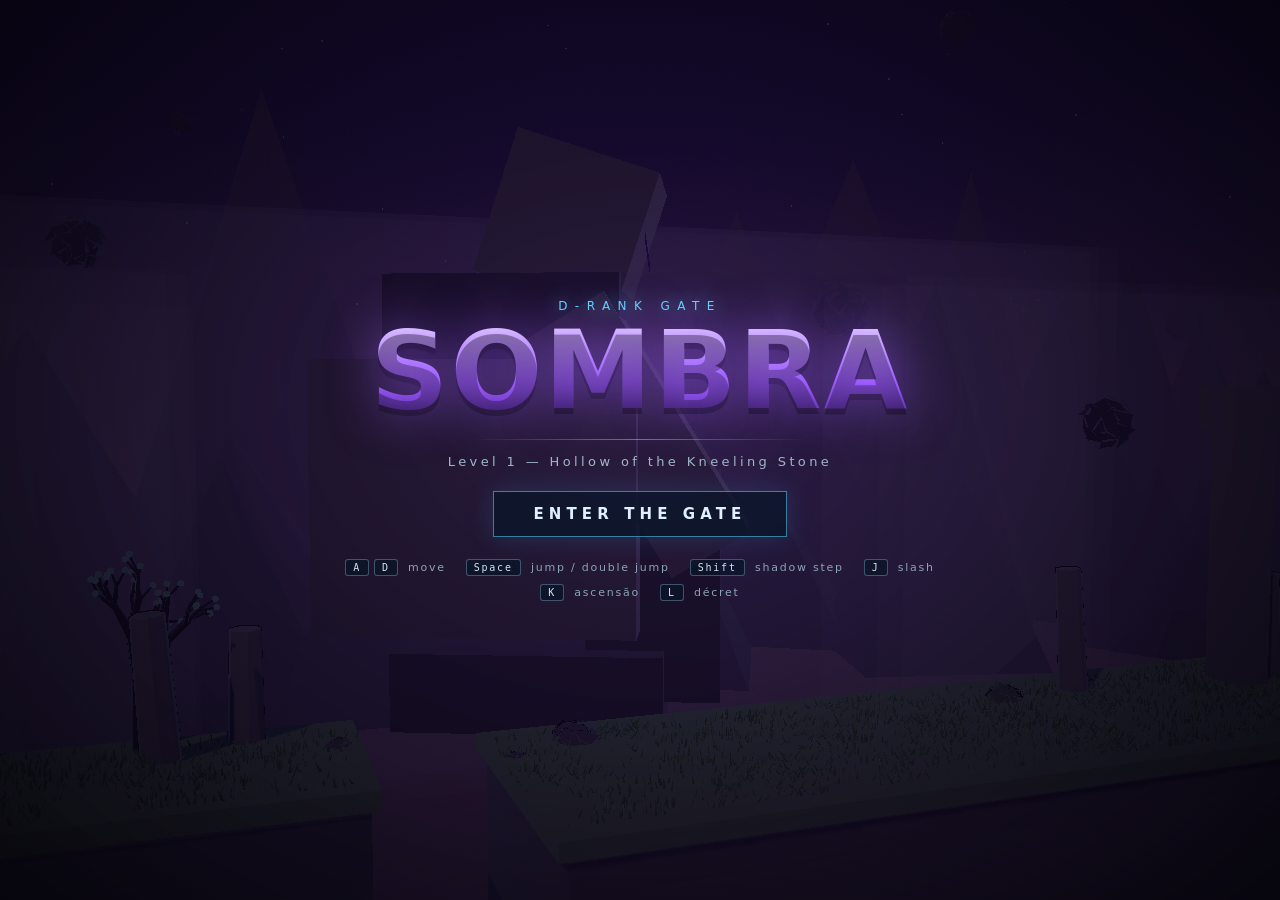
==== index.html @ ab8474f7 "Give the hunter seven controls a thumb can reach The game was keyboard-only, and the checkpoint that" ====
<!doctype html>
<html lang="en">
<head>
<meta charset="utf-8">
<!-- `viewport-fit=cover` so the game reaches under a notch and `#touch` pads
     itself back out with the safe-area insets; `user-scalable=no` because a
     double-tap on the slash button is a double tap, not a zoom. -->
<meta name="viewport" content="width=device-width, initial-scale=1, viewport-fit=cover, user-scalable=no">
<title>SOMBRA</title>
<link rel="stylesheet" href="src/ui/style.css">
<script type="importmap">
{
  "imports": {
    "three": "./vendor/three/build/three.module.js",
    "three/addons/": "./vendor/three/addons/"
  }
}
</script>
</head>
<body>
<div id="stage">
  <canvas id="view"></canvas>

  <!-- Everything below is DOM overlay: the System's windows are HTML, not 3D. -->
  <div id="hud" class="hidden">
    <div class="bars">
      <div class="bar hp"><i></i><span>HP</span><b id="hp-text">100/100</b></div>
      <div class="bar mp"><i></i><span>MP</span><b id="mp-text">50/50</b></div>
      <div class="xp"><i></i></div>
      <div class="lvl">LV <b id="lvl-text">1</b></div>
    </div>
    <div id="rank" class="rank">
      <div class="letter">D</div>
      <div class="word">DORMANT</div>
      <div class="meter"><i></i></div>
    </div>
    <div id="combo" class="combo"><b>0</b><span>HITS</span></div>
    <!-- Rank-ups announce themselves over the fight. The corner meter went
         unnoticed across two playtests, and the fix for "I never looked at it"
         is not a bigger thing in the place nobody looks. -->
    <div id="rank-callout" class="rank-callout"><b></b><span></span></div>
    <div id="objective" class="objective"></div>
    <div id="boss-bar" class="boss-bar hidden">
      <div class="boss-name">GATE GUARDIAN</div>
      <div class="boss-track"><i></i></div>
    </div>
  </div>

  <!-- On-screen controls. Empty here and built from the layout descriptor in
       src/ui/touch.js, which is also what tools/touchcheck.js reads — markup
       can only be checked by looking at it. -->
  <div id="touch" class="hidden"></div>

  <div id="windows"></div>
  <div id="toasts"></div>

  <div id="title" class="screen">
    <div class="title-art">
      <div class="sub">D&#8209;RANK GATE</div>
      <h1><span>SOMBRA</span></h1>
      <div class="rule"></div>
      <p class="tag">Level 1 &mdash; Hollow of the Kneeling Stone</p>
    </div>
    <button id="start" class="cta">ENTER THE GATE</button>
    <div class="controls-hint">
      <div><kbd>A</kbd><kbd>D</kbd> move</div>
      <div><kbd>Space</kbd> jump / double jump</div>
      <div><kbd>Shift</kbd> shadow step</div>
      <div><kbd>J</kbd> slash</div>
      <div><kbd>K</kbd> ascens&atilde;o</div>
      <div><kbd>L</kbd> d&eacute;cret</div>
    </div>
  </div>

  <div id="pause" class="screen hidden">
    <h2>PAUSED</h2>
    <button id="resume" class="cta">RESUME</button>
    <div class="controls-hint"><div><kbd>Esc</kbd> resume</div><div><kbd>R</kbd> restart gate</div></div>
  </div>

  <div id="death" class="screen hidden">
    <h2 class="fail">YOU HAVE DIED</h2>
    <p class="tag">The gate does not remember you.</p>
    <button id="retry" class="cta">RISE AGAIN</button>
  </div>

  <div id="clear" class="screen hidden">
    <h2 class="win">GATE CLEARED</h2>
    <div id="clear-stats" class="stats"></div>
    <button id="again" class="cta">RUN IT AGAIN</button>
  </div>

  <div id="boot" class="screen">
    <div class="boot-mark">&#10022;</div>
    <p>AWAKENING&hellip;</p>
  </div>
</div>
<script type="module" src="src/main.js"></script>
</body>
</html>
---- src/ui/style.css ----
/* The System's interface.
   Everything here is DOM sitting over the WebGL canvas: translucent blue-black
   panels, thin cyan rules, wide letter-spacing. */

:root {
  --cyan: #5fd8ff;
  --cyan-dim: #2b7ea8;
  --violet: #9d5cff;
  --amber: #ffb347;
  --crimson: #ff4d5e;
  --panel: rgba(10, 20, 38, 0.82);
  --panel-edge: rgba(95, 216, 255, 0.55);
  --ink: #dff1ff;
  --sans: 'Avenir Next Condensed', 'Helvetica Neue', 'Arial Narrow', system-ui, sans-serif;
  --mono: 'SF Mono', 'JetBrains Mono', Menlo, monospace;
}

* { box-sizing: border-box; margin: 0; padding: 0; }

html, body {
  height: 100%;
  background: #06040e;
  overflow: hidden;
  font-family: var(--sans);
  color: var(--ink);
  -webkit-font-smoothing: antialiased;
  cursor: default;
  user-select: none;
}

#stage { position: fixed; inset: 0; }
#view { display: block; width: 100%; height: 100%; }
.hidden { display: none !important; }

/* ---------- HUD ---------- */

#hud {
  position: absolute;
  inset: 0;
  pointer-events: none;
  padding: 22px 26px;
}

.bars { width: min(30vw, 340px); }

.bar {
  position: relative;
  height: 17px;
  margin-bottom: 6px;
  background: rgba(4, 10, 22, 0.72);
  border: 1px solid rgba(120, 170, 210, 0.35);
  transform: skewX(-18deg);
  overflow: hidden;
}
.bar i {
  position: absolute;
  inset: 0;
  transform-origin: left;
  transition: transform 0.18s cubic-bezier(0.2, 0.9, 0.3, 1);
}
.bar.hp i { background: linear-gradient(90deg, #2fd6a8, #7ff2c9); box-shadow: 0 0 18px #2fd6a8aa; }
.bar.mp i { background: linear-gradient(90deg, #3f7fe8, #7fd0ff); box-shadow: 0 0 18px #3f7fe8aa; }
.bar.hp.low i { background: linear-gradient(90deg, #d63b52, #ff8a97); box-shadow: 0 0 22px #ff4d5eaa; }
.bar span {
  position: absolute;
  left: 9px;
  top: 1px;
  transform: skewX(18deg);
  font-size: 11px;
  letter-spacing: 0.22em;
  font-weight: 700;
  text-shadow: 0 1px 3px #000;
}
.bar b {
  position: absolute;
  right: 9px;
  top: 1px;
  transform: skewX(18deg);
  font-size: 11px;
  font-family: var(--mono);
  font-weight: 500;
  text-shadow: 0 1px 3px #000;
}

.xp {
  height: 4px;
  width: 62%;
  background: rgba(4, 10, 22, 0.72);
  transform: skewX(-18deg);
  overflow: hidden;
  border: 1px solid rgba(120, 170, 210, 0.22);
}
.xp i {
  display: block;
  height: 100%;
  background: var(--amber);
  box-shadow: 0 0 12px var(--amber);
  transform-origin: left;
  transform: scaleX(0);
  transition: transform 0.3s ease-out;
}

.lvl {
  margin-top: 7px;
  font-size: 12px;
  letter-spacing: 0.3em;
  color: #9fc4dd;
}
.lvl b { color: #fff; font-size: 16px; text-shadow: 0 0 14px var(--cyan); }

/* ---------- Style rank (Devil May Cry's contribution) ---------- */

#rank {
  position: absolute;
  right: 26px;
  top: 20px;
  width: 190px;
  text-align: right;
  opacity: 0;
  transform: translateX(28px);
  transition: opacity 0.22s, transform 0.22s;
}
#rank.on { opacity: 1; transform: none; }
/* Rank-up needs to happen in peripheral vision — the playtest never noticed the
   meter at all until it was pointed out. */
#rank.bump .letter { animation: rankBump 0.42s cubic-bezier(0.16, 1, 0.3, 1); }
@keyframes rankBump {
  0% { transform: scale(1.75); filter: brightness(2.4); }
  60% { transform: scale(0.94); }
  100% { transform: scale(1); filter: brightness(1); }
}
#rank .letter {
  font-size: 104px;
  line-height: 0.82;
  font-weight: 800;
  font-style: italic;
  letter-spacing: -0.03em;
  color: #fff;
  text-shadow: 0 0 26px currentColor, 0 5px 0 rgba(0, 0, 0, 0.45);
}
#rank .word {
  font-size: 16px;
  letter-spacing: 0.26em;
  font-weight: 700;
  margin-top: 2px;
  opacity: 0.92;
}
#rank .meter {
  margin-top: 7px;
  height: 6px;
  background: rgba(4, 10, 22, 0.7);
  transform: skewX(-18deg);
  overflow: hidden;
}
#rank .meter i {
  display: block;
  height: 100%;
  background: currentColor;
  transform-origin: right;
  transform: scaleX(0);
}
/* One source of truth for rank colour: the corner meter and the callout wear
   the same class, so they can never drift apart. */
#rank.r0, .rank-callout.r0 { color: #8fa6b8; }
#rank.r1, .rank-callout.r1 { color: #7fd0ff; }
#rank.r2, .rank-callout.r2 { color: #7ff2c9; }
#rank.r3, .rank-callout.r3 { color: #ffd24d; }
#rank.r4, .rank-callout.r4 { color: #ff8a3d; }
#rank.r5, .rank-callout.r5 { color: #ff4d7e; }

/* Rank-up, announced over the fight.
 *
 * The corner meter was reported unnoticed in round 1, and unnoticed again in
 * round 2 after the letter went 76px -> 104px with a flash on rank-up. Making
 * the thing in the corner louder was answering the wrong question: the player
 * is watching the hunter, not the top-right of the screen, so the meter has to
 * come to them once, at the moment it changes, and then get out of the way.
 *
 * Anchored just above centre and pinned behind the play area's focal point, it
 * inherits the rank colour from #rank via a custom property so the two can
 * never disagree. */
.rank-callout {
  position: absolute;
  left: 50%;
  top: 34%;
  transform: translate(-50%, -50%);
  text-align: center;
  pointer-events: none;
  opacity: 0;
  color: #fff;
}
.rank-callout.on {
  animation: rankCallout 0.95s cubic-bezier(0.16, 1, 0.3, 1) forwards;
}
.rank-callout b {
  display: block;
  font-size: 128px;
  line-height: 0.85;
  font-weight: 800;
  font-style: italic;
  letter-spacing: -0.04em;
  text-shadow: 0 0 40px currentColor, 0 0 90px currentColor, 0 6px 0 rgba(0, 0, 0, 0.5);
}
.rank-callout span {
  display: block;
  margin-top: 6px;
  font-size: 20px;
  font-weight: 700;
  letter-spacing: 0.42em;
  text-indent: 0.42em;
  text-shadow: 0 0 18px currentColor;
}
@keyframes rankCallout {
  0% { opacity: 0; transform: translate(-50%, -50%) scale(0.55) skewX(-12deg); }
  18% { opacity: 1; transform: translate(-50%, -50%) scale(1.12) skewX(-12deg); }
  34% { transform: translate(-50%, -50%) scale(1) skewX(-12deg); }
  70% { opacity: 0.95; }
  100% { opacity: 0; transform: translate(-50%, -58%) scale(1.04) skewX(-12deg); }
}
@media (prefers-reduced-motion: reduce) {
  .rank-callout.on { animation-duration: 0.6s; }
}

#combo {
  position: absolute;
  right: 30px;
  top: 176px;
  text-align: right;
  opacity: 0;
  transition: opacity 0.2s;
}
#combo.on { opacity: 1; }
#combo b {
  font-size: 40px;
  font-style: italic;
  font-weight: 800;
  color: #fff;
  text-shadow: 0 0 20px var(--cyan);
}
#combo span { font-size: 11px; letter-spacing: 0.3em; margin-left: 5px; color: #9fc4dd; }

.objective {
  position: absolute;
  left: 0;
  right: 0;
  bottom: 34px;
  text-align: center;
  font-size: 13px;
  letter-spacing: 0.3em;
  color: #bcd8ec;
  text-shadow: 0 2px 10px #000;
  opacity: 0;
  transition: opacity 0.4s;
}
.objective.on { opacity: 0.95; }

/* ---------- Boss bar ---------- */

.boss-bar {
  position: absolute;
  left: 50%;
  transform: translateX(-50%);
  bottom: 62px;
  width: min(58vw, 720px);
  text-align: center;
}
.boss-name {
  font-size: 13px;
  letter-spacing: 0.42em;
  margin-bottom: 6px;
  color: #e6d2ff;
  text-shadow: 0 0 16px var(--violet);
}
.boss-track {
  height: 11px;
  background: rgba(4, 10, 22, 0.8);
  border: 1px solid rgba(157, 92, 255, 0.5);
  transform: skewX(-18deg);
  overflow: hidden;
}
.boss-track i {
  display: block;
  height: 100%;
  background: linear-gradient(90deg, #6a2fd6, #c9a3ff);
  box-shadow: 0 0 20px #9d5cffcc;
  transform-origin: left;
  transition: transform 0.2s ease-out;
}

/* ---------- System windows ---------- */

#windows {
  position: absolute;
  inset: 0;
  display: grid;
  place-items: center;
  pointer-events: none;
}

.sys-window {
  min-width: 330px;
  max-width: 440px;
  /* Slightly more opaque than `--panel`, because there is no blur behind it any
   * more. See below. */
  background: rgba(10, 20, 38, 0.93);
  border: 1px solid var(--panel-edge);
  box-shadow: 0 0 40px rgba(50, 160, 220, 0.28), inset 0 0 30px rgba(40, 120, 190, 0.14);
  padding: 20px 26px 22px;
  text-align: center;
  animation: sysIn 0.28s cubic-bezier(0.16, 1, 0.3, 1);
  /* Nothing here promotes this element onto its own compositor layer, and that
   * is deliberate — it was the frame-skip.
   *
   * This window used to carry `backdrop-filter: blur(3px)` plus the
   * `will-change` and `translateZ(0)` that accelerate it. Over a full-screen
   * WebGL canvas an own-layer element makes the browser keep a separate texture
   * and re-composite it every frame the window is alive, so the cost lasts as
   * long as the window rather than being paid once when it opens. Removing the
   * filter alone changed nothing; removing the layer with it fixed it.
   *
   * Do not reintroduce `will-change`, `translateZ(0)`, `backdrop-filter` or a
   * `filter` here without measuring. See `docs/DECISIONS.md`. */
}
.sys-window.out { animation: sysOut 0.24s ease-in forwards; }
.sys-window h3 {
  font-size: 13px;
  letter-spacing: 0.42em;
  color: var(--cyan);
  font-weight: 700;
  margin-bottom: 12px;
}
.sys-window .divider {
  height: 1px;
  background: linear-gradient(90deg, transparent, var(--panel-edge), transparent);
  margin: 10px 0 12px;
}
.sys-window p { font-size: 15px; line-height: 1.5; letter-spacing: 0.04em; }
.sys-window .big {
  font-size: 27px;
  font-weight: 800;
  letter-spacing: 0.1em;
  margin: 6px 0;
  text-shadow: 0 0 22px var(--cyan);
}
.sys-window ul { list-style: none; font-family: var(--mono); font-size: 13px; }
.sys-window li { display: flex; justify-content: space-between; padding: 3px 0; }
.sys-window li span { color: #8fb4cc; }
.sys-window li b { color: #fff; }
.sys-window li b.up { color: #7ff2c9; }

@keyframes sysIn {
  from { opacity: 0; transform: translateY(14px) scale(0.94); }
  to { opacity: 1; transform: none; }
}
@keyframes sysOut {
  to { opacity: 0; transform: translateY(-10px) scale(0.97); }
}

/* ---------- Toasts (level up, quest ticks) ---------- */

#toasts {
  position: absolute;
  left: 50%;
  top: 15%;
  transform: translateX(-50%);
  display: flex;
  flex-direction: column;
  gap: 8px;
  align-items: center;
  pointer-events: none;
}
.toast {
  background: var(--panel);
  border-left: 3px solid var(--cyan);
  padding: 8px 20px;
  font-size: 13px;
  letter-spacing: 0.2em;
  white-space: nowrap;
  box-shadow: 0 0 26px rgba(50, 160, 220, 0.3);
  animation: toastIn 0.3s cubic-bezier(0.16, 1, 0.3, 1);
}
.toast.warn { border-left-color: var(--crimson); }
.toast.gold { border-left-color: var(--amber); }
.toast.out { animation: toastOut 0.35s ease-in forwards; }
@keyframes toastIn { from { opacity: 0; transform: translateX(-26px); } to { opacity: 1; transform: none; } }
@keyframes toastOut { to { opacity: 0; transform: translateY(-14px); } }

/* ---------- Full screens ---------- */

.screen {
  position: absolute;
  inset: 0;
  display: flex;
  flex-direction: column;
  align-items: center;
  justify-content: center;
  gap: 22px;
  /* Denser than it was, because there is no blur behind it any more.
   *
   * These overlays carried `backdrop-filter: blur(2px)`, which is a per-frame
   * composite over whatever the canvas is drawing — and the title screen draws
   * a slowly drifting camera behind it for as long as the page is open. That
   * makes it a permanent cost on the first thing a visitor sees, for a 2px
   * blur nobody is looking at. The gradient was already doing the separation
   * work; it now does all of it.
   *
   * Not to be confused with the frame-skip, which was the compositor layer on
   * `.sys-window` and is fixed. See the note there. */
  background: radial-gradient(ellipse at 50% 45%, rgba(20, 10, 46, 0.72), rgba(4, 3, 10, 0.97));
  z-index: 10;
}

#boot { background: #06040e; gap: 14px; }
#boot .boot-mark { font-size: 40px; color: var(--violet); animation: pulse 1.5s ease-in-out infinite; }
#boot p { font-size: 12px; letter-spacing: 0.5em; color: #6f8ba0; }
@keyframes pulse { 50% { opacity: 0.25; } }

.title-art { text-align: center; }
.title-art .sub {
  font-size: 12px;
  letter-spacing: 0.62em;
  color: var(--cyan);
  margin-bottom: 10px;
  text-shadow: 0 0 18px var(--cyan);
}
.title-art h1 {
  font-size: clamp(46px, 9vw, 108px);
  font-weight: 800;
  line-height: 0.88;
  letter-spacing: 0.02em;
  text-shadow: 0 0 50px rgba(157, 92, 255, 0.65), 0 6px 0 rgba(0, 0, 0, 0.4);
}
.title-art h1 span {
  display: block;
  color: transparent;
  background: linear-gradient(180deg, #e9d9ff, #9d5cff 62%, #4a1f8f);
  -webkit-background-clip: text;
  background-clip: text;
}
.title-art .rule {
  height: 1px;
  margin: 20px auto 14px;
  width: 62%;
  background: linear-gradient(90deg, transparent, var(--panel-edge), transparent);
}
.tag { font-size: 13px; letter-spacing: 0.26em; color: #9fb6c8; }

h2 { font-size: clamp(34px, 6vw, 62px); font-weight: 800; letter-spacing: 0.06em; }
h2.fail { color: var(--crimson); text-shadow: 0 0 44px rgba(255, 77, 94, 0.6); }
h2.win { color: #7ff2c9; text-shadow: 0 0 44px rgba(127, 242, 201, 0.55); }

.cta {
  pointer-events: auto;
  background: rgba(10, 22, 42, 0.8);
  border: 1px solid var(--panel-edge);
  color: var(--ink);
  font-family: var(--sans);
  font-size: 15px;
  font-weight: 700;
  letter-spacing: 0.34em;
  padding: 13px 40px;
  cursor: pointer;
  transition: background 0.16s, box-shadow 0.16s, transform 0.16s;
  box-shadow: 0 0 26px rgba(50, 160, 220, 0.2);
}
.cta:hover {
  background: rgba(28, 62, 104, 0.9);
  box-shadow: 0 0 42px rgba(95, 216, 255, 0.45);
  transform: translateY(-1px);
}
.cta:active { transform: translateY(1px); }

.controls-hint {
  display: flex;
  flex-wrap: wrap;
  gap: 8px 20px;
  justify-content: center;
  max-width: 620px;
  font-size: 11px;
  letter-spacing: 0.16em;
  color: #8ba4b8;
}
kbd {
  display: inline-block;
  min-width: 22px;
  padding: 2px 7px;
  margin-right: 5px;
  border: 1px solid rgba(140, 180, 210, 0.4);
  border-radius: 3px;
  background: rgba(10, 22, 40, 0.75);
  font-family: var(--mono);
  font-size: 10px;
  color: #cfe6f5;
}

.stats {
  font-family: var(--mono);
  font-size: 14px;
  line-height: 2;
  min-width: 300px;
}
.stats div { display: flex; justify-content: space-between; gap: 40px; }
.stats span { color: #8fb4cc; }
.stats b { color: #fff; }

/* ---------- Touch controls ---------- */

/* Sizes and positions are not here. Every number lives in the layout
   descriptor in src/ui/touch.js, which writes `--b` and the per-target offsets
   as inline styles — because tools/touchcheck.js has to be able to read the
   layout and answer whether all seven verbs are reachable at four screen
   sizes, and it cannot read a stylesheet. What is left here is appearance.

   Below `.screen`'s z-index, so the title, pause, death and clear overlays sit
   over the controls rather than under them. */
#touch {
  position: absolute;
  inset: 0;
  z-index: 5;
  /* The container catches nothing: only the targets do, so the clear space
     between them is not a wall in front of the fight. */
  pointer-events: none;
  touch-action: none;
  /* Absolutely positioned children resolve against the padding box, so this is
     what keeps a button out from under a notch or a home indicator. */
  padding: 0 env(safe-area-inset-right) env(safe-area-inset-bottom) env(safe-area-inset-left);
}

.touch-target {
  position: absolute;
  pointer-events: auto;
  touch-action: none;
  -webkit-tap-highlight-color: transparent;
  -webkit-user-select: none;
  user-select: none;
  /* Resting translucency is deliberate and load-bearing: the play plane runs
     behind the bottom of the frame, and a control you cannot see through is a
     control that hides the enemy walking under it. */
  background: rgba(10, 20, 38, 0.3);
  border: 1px solid rgba(120, 170, 210, 0.32);
  box-shadow: 0 0 16px rgba(6, 12, 26, 0.5), inset 0 0 18px rgba(10, 30, 60, 0.4);
  transition: background 0.08s, border-color 0.08s, box-shadow 0.08s, transform 0.08s;
}

.touch-btn {
  border-radius: 50%;
  display: grid;
  place-items: center;
  color: #cfe6f5;
}
.touch-btn b {
  font-weight: 700;
  letter-spacing: 0.1em;
  text-shadow: 0 1px 3px #000;
  pointer-events: none;
}

/* Colour carries the grouping a thumb learns by position: the two swings cyan,
   the bolt blue like the mana bar, SORGI violet like the shard it claims. */
.touch-btn.tone-plain { border-color: rgba(150, 178, 200, 0.36); color: #c2d4e2; }
.touch-btn.tone-cyan { border-color: rgba(95, 216, 255, 0.42); }
.touch-btn.tone-blue { border-color: rgba(63, 127, 232, 0.46); color: #bcd8ff; }
.touch-btn.tone-violet { border-color: rgba(157, 92, 255, 0.5); color: #dcc9ff; }

.touch-btn.on {
  background: rgba(36, 88, 142, 0.72);
  border-color: var(--cyan);
  box-shadow: 0 0 26px rgba(95, 216, 255, 0.5), inset 0 0 22px rgba(95, 216, 255, 0.22);
  transform: scale(0.93);
}
.touch-btn.tone-violet.on {
  background: rgba(78, 42, 132, 0.78);
  border-color: var(--violet);
  box-shadow: 0 0 26px rgba(157, 92, 255, 0.55), inset 0 0 22px rgba(157, 92, 255, 0.25);
}

/* One target, not two. A thumb slides across it and the direction follows; a
   pair of separate buttons would need a gap between them that eats the input
   halfway through a turn. */
.touch-steer {
  border-radius: calc(var(--b) * 0.3);
  display: grid;
  grid-template-columns: 1fr 1fr;
  align-items: center;
  overflow: hidden;
}
.touch-steer span {
  text-align: center;
  font-size: calc(var(--b) * 0.42);
  line-height: 1;
  color: #9fc4dd;
  opacity: 0.42;
  transition: opacity 0.08s, color 0.08s, text-shadow 0.08s;
}
.touch-steer.l .l,
.touch-steer.r .r {
  opacity: 1;
  color: var(--cyan);
  text-shadow: 0 0 16px var(--cyan);
}

/* The keyboard legend on the title screen is a list of keys the device does
   not have. The buttons are labelled; nothing replaces it. */
body.touch .controls-hint { display: none; }

/* The two pieces of HUD that live along the bottom of the frame move up above
   the controls, keeping the order they had.

   Not cosmetic. The objective line is centred and the boss bar is 58vw wide, so
   on a phone both run under the button cluster — the boss's health, which is
   the one number the fight is read from, behind a thumb. `--b` is the touch
   layout's own unit, written onto the document by src/ui/touch.js, so this
   tracks the controls at every screen size instead of guessing at a gap. */
body.touch .objective { bottom: calc(var(--b) * 3.3); }
body.touch .boss-bar { bottom: calc(var(--b) * 3.95); }
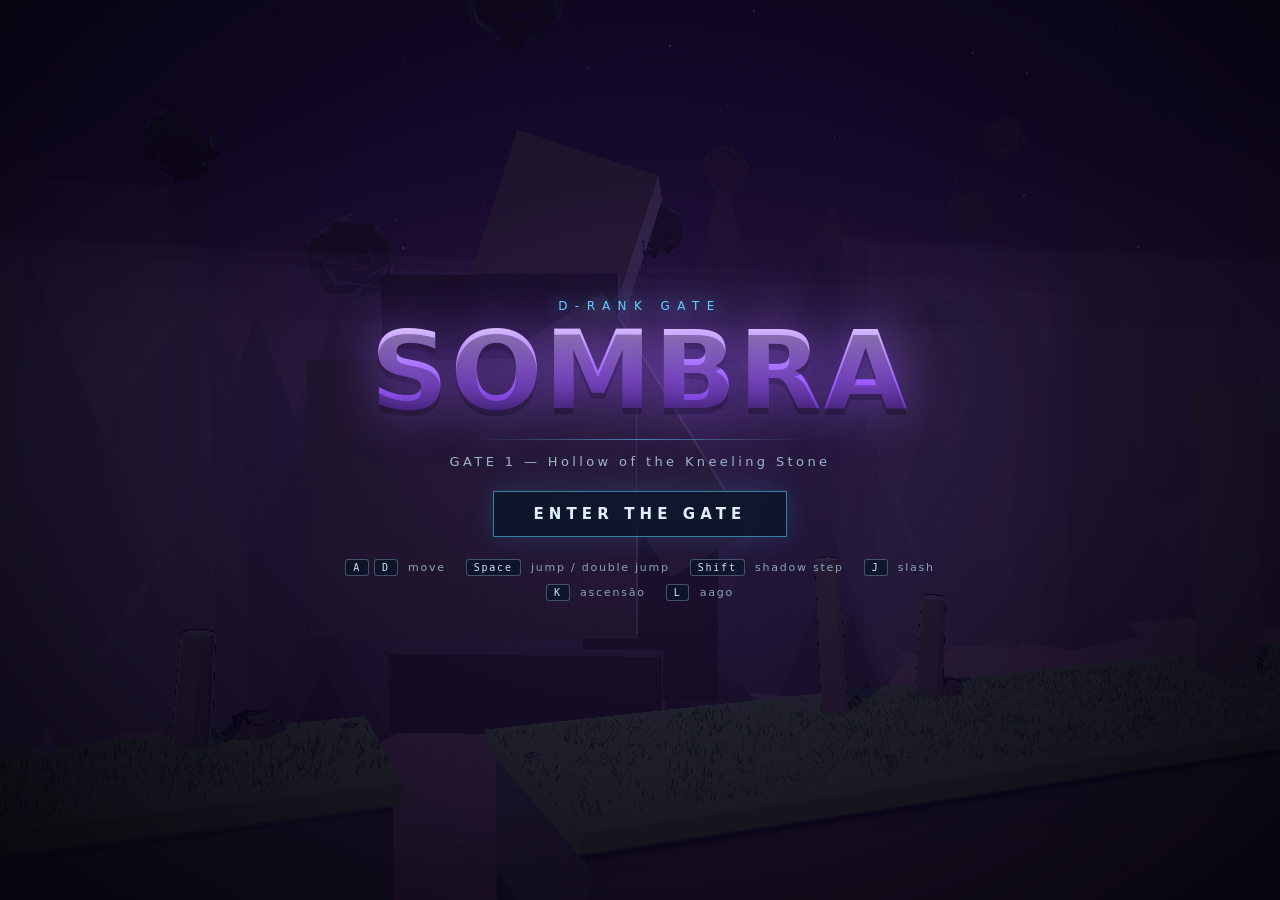
==== commit 9e6293ab: "Rename Décret/SORGI/Shadow to Aago/Pukar/Chaya, khukuri geometry, gates 3-10 naming table Verified a" ====
--- a/index.html
+++ b/index.html
@@ -41,7 +41,7 @@
     <div id="rank-callout" class="rank-callout"><b></b><span></span></div>
     <div id="objective" class="objective"></div>
     <div id="boss-bar" class="boss-bar hidden">
-      <div class="boss-name">GATE GUARDIAN</div>
+      <div class="boss-name">DWAR-RAKSHAK</div>
       <div class="boss-track"><i></i></div>
     </div>
   </div>
@@ -68,7 +68,7 @@
       <div><kbd>Shift</kbd> shadow step</div>
       <div><kbd>J</kbd> slash</div>
       <div><kbd>K</kbd> ascens&atilde;o</div>
-      <div><kbd>L</kbd> d&eacute;cret</div>
+      <div><kbd>L</kbd> aago</div>
     </div>
   </div>
 
--- a/src/ui/style.css
+++ b/src/ui/style.css
@@ -293,16 +293,34 @@
   position: absolute;
   inset: 0;
   display: grid;
-  place-items: center;
+  justify-items: center;
+  /* `start` rather than `center`: it packs whatever rows exist — ordinarily
+   * one, occasionally two if a second window opens before the first closes —
+   * at the top instead of spreading them across the full height. Grid's rows
+   * size to their content by default, unlike a flex row's cross-axis, so
+   * nothing here stretches a window to fill the container. */
+  align-content: start;
+  /* Anchored near the top rather than dead centre. The camera frames the
+   * hunter around the vertical middle of the screen — see the note on
+   * `.rank-callout` — and a window sitting there covers the fight it is
+   * reporting on, which is what a phone playtest measured directly: centred,
+   * the panel's lower edge crossed the hunter's chest with enemies still
+   * live. Up here it clears that band at every width the layout supports. */
+  padding-top: 8vh;
   pointer-events: none;
 }
 
 .sys-window {
-  min-width: 330px;
-  max-width: 440px;
-  /* Slightly more opaque than `--panel`, because there is no blur behind it any
-   * more. See below. */
-  background: rgba(10, 20, 38, 0.93);
+  /* Scales with the viewport — the idiom `.bars` and `.boss-bar` already use —
+   * rather than being pinned in pixels. `78vw` does not bind until the
+   * viewport drops under ~423px (min) / ~564px (max), so nothing changes at
+   * desktop widths; at 360px wide it caps the panel at 78% of the screen,
+   * against the 94% the fixed 330px `min-width` alone measured there. */
+  min-width: min(330px, 78vw);
+  max-width: min(440px, 78vw);
+  /* Lower than it was — 0.93 down to 0.85 — so the fight reads through it
+   * now that there is no blur behind it — see below. */
+  background: rgba(10, 20, 38, 0.85);
   border: 1px solid var(--panel-edge);
   box-shadow: 0 0 40px rgba(50, 160, 220, 0.28), inset 0 0 30px rgba(40, 120, 190, 0.14);
   padding: 20px 26px 22px;
@@ -322,6 +340,17 @@
    * `filter` here without measuring. See `docs/DECISIONS.md`. */
 }
 .sys-window.out { animation: sysOut 0.24s ease-in forwards; }
+/* The System reporting that it has no record of a place, rather than the
+ * game failing to render one — a stutter in the window's own opacity, not in
+ * the frame around it. Only `opacity`/`transform` move, same as `sysIn` next
+ * to it: the note above is explicit that `filter`/`backdrop-filter` on this
+ * element cost a frame-skip once already. */
+.sys-window.glitch { animation: sysIn 0.28s cubic-bezier(0.16, 1, 0.3, 1), sysGlitch 0.42s steps(1) 0.28s 2; }
+@keyframes sysGlitch {
+  0%, 100% { opacity: 1; transform: none; }
+  35% { opacity: 0.55; transform: translateX(-3px); }
+  60% { opacity: 0.85; transform: translateX(2px); }
+}
 .sys-window h3 {
   font-size: 13px;
   letter-spacing: 0.42em;
@@ -556,7 +585,7 @@
 }
 
 /* Colour carries the grouping a thumb learns by position: the two swings cyan,
-   the bolt blue like the mana bar, SORGI violet like the shard it claims. */
+   the bolt blue like the mana bar, PUKAR violet like the shard it claims. */
 .touch-btn.tone-plain { border-color: rgba(150, 178, 200, 0.36); color: #c2d4e2; }
 .touch-btn.tone-cyan { border-color: rgba(95, 216, 255, 0.42); }
 .touch-btn.tone-blue { border-color: rgba(63, 127, 232, 0.46); color: #bcd8ff; }
@@ -574,29 +603,60 @@
   box-shadow: 0 0 26px rgba(157, 92, 255, 0.55), inset 0 0 22px rgba(157, 92, 255, 0.25);
 }
 
-/* One target, not two. A thumb slides across it and the direction follows; a
-   pair of separate buttons would need a gap between them that eats the input
-   halfway through a turn. */
+/* One target, not three. A thumb rests on it: sliding gives the direction,
+   pressing toward the bottom edge gives PUKAR's `down` — see DECISIONS.md
+   § The steer control becomes a stick. Separate targets would need gaps
+   between them that eat input mid-slide, same as the two-button pad this
+   replaced. Round rather than a rectangle — issue #23 — because the control
+   already behaves like a joystick and its shape should say so. */
 .touch-steer {
-  border-radius: calc(var(--b) * 0.3);
-  display: grid;
-  grid-template-columns: 1fr 1fr;
-  align-items: center;
+  /* `.touch-target` already sets `position: absolute`, which is also what
+     gives the absolutely-positioned `.knob` something to anchor against —
+     restating it here as `relative` would fight that rule instead. `w`/`h`
+     are equal in the descriptor, so this is a true circle, not an ellipse. */
+  border-radius: 50%;
   overflow: hidden;
 }
-.touch-steer span {
-  text-align: center;
-  font-size: calc(var(--b) * 0.42);
-  line-height: 1;
-  color: #9fc4dd;
-  opacity: 0.42;
-  transition: opacity 0.08s, color 0.08s, text-shadow 0.08s;
-}
-.touch-steer.l .l,
-.touch-steer.r .r {
-  opacity: 1;
-  color: var(--cyan);
-  text-shadow: 0 0 16px var(--cyan);
+/* The stick's knob — see `touch.js`'s `_placeKnob` — slides toward whichever
+   edge is held, on the two independent axes `_setDir`/`_setDown` already
+   read. It carries no label: direction is legible from position alone the
+   way a real thumbstick's is, which text glyphs never were.
+
+   Width and height are set inline by `_buildSteer` from `KNOB.size` rather
+   than restated here, so the knob's own size and `_placeKnob`'s travel
+   distance share one source of truth — see `KNOB`'s doc comment for why
+   that pairing has to hold. */
+.touch-steer .knob {
+  position: absolute;
+  top: 50%;
+  left: 50%;
+  border-radius: 50%;
+  background: rgba(159, 196, 221, 0.22);
+  border: 1px solid rgba(159, 196, 221, 0.5);
+  box-shadow: 0 0 12px rgba(6, 12, 26, 0.45);
+  transform: translate(-50%, -50%);
+  transition: transform 0.08s ease-out, background 0.08s, border-color 0.08s, box-shadow 0.08s;
+  pointer-events: none;
+}
+.touch-steer.l .knob,
+.touch-steer.r .knob {
+  background: rgba(36, 88, 142, 0.6);
+  border-color: var(--cyan);
+  box-shadow: 0 0 18px rgba(95, 216, 255, 0.5);
+}
+.touch-steer.d .knob {
+  border-color: var(--violet);
+  box-shadow: 0 0 18px rgba(157, 92, 255, 0.5);
+}
+/* Held left/down together — PUKAR's chord — reads as both at once: the cyan
+   fill of a direction under the violet ring `down` alone would draw, so the
+   glow that means "pressed toward PUKAR" isn't lost under the glow that means
+   "steering". */
+.touch-steer.l.d .knob,
+.touch-steer.r.d .knob {
+  background: rgba(36, 88, 142, 0.6);
+  border-color: var(--violet);
+  box-shadow: 0 0 18px rgba(95, 216, 255, 0.4), 0 0 18px rgba(157, 92, 255, 0.5);
 }
 
 /* The keyboard legend on the title screen is a list of keys the device does
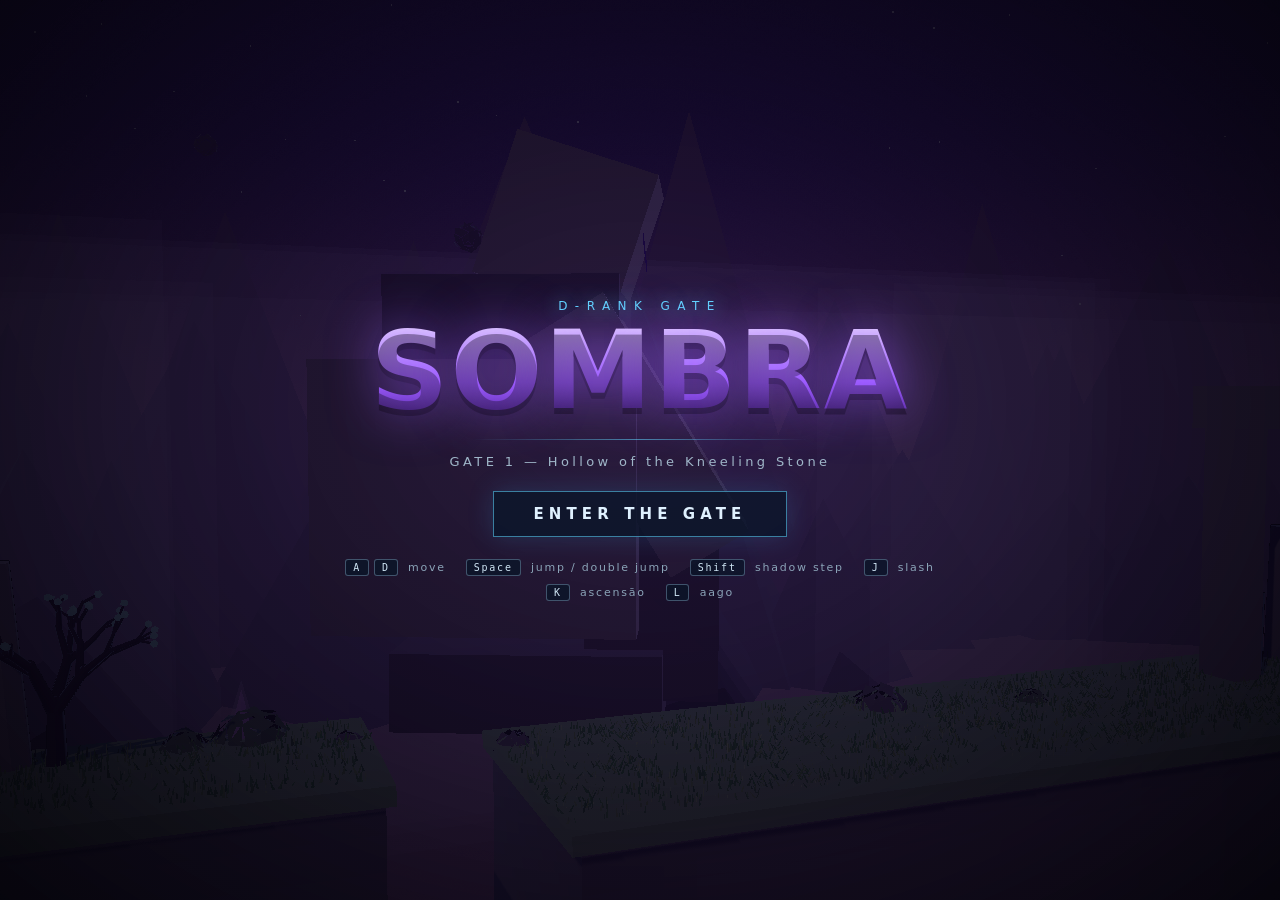
==== commit 964386f9: "Add a NEW GAME button so a returning save can restart the campaign resumePoint() correctly auto-resu" ====
--- a/index.html
+++ b/index.html
@@ -62,6 +62,12 @@
       <p class="tag">Level 1 &mdash; Hollow of the Kneeling Stone</p>
     </div>
     <button id="start" class="cta">ENTER THE GATE</button>
+    <!-- Only shown once a save has advanced past gate 1 — `main.js` unhides
+         it. Resets the save and re-enters at gate 1, since `start` alone
+         always resumes at the furthest gate reached and there was otherwise
+         no way back to the beginning of the campaign short of clearing
+         `localStorage` by hand. -->
+    <button id="new-game" class="cta secondary hidden">NEW GAME</button>
     <div class="controls-hint">
       <div><kbd>A</kbd><kbd>D</kbd> move</div>
       <div><kbd>Space</kbd> jump / double jump</div>
--- a/src/ui/style.css
+++ b/src/ui/style.css
@@ -498,6 +498,14 @@
   transform: translateY(-1px);
 }
 .cta:active { transform: translateY(1px); }
+.cta.secondary {
+  margin-top: 12px;
+  padding: 9px 28px;
+  font-size: 12px;
+  opacity: 0.72;
+  box-shadow: none;
+}
+.cta.secondary:hover { opacity: 1; }
 
 .controls-hint {
   display: flex;
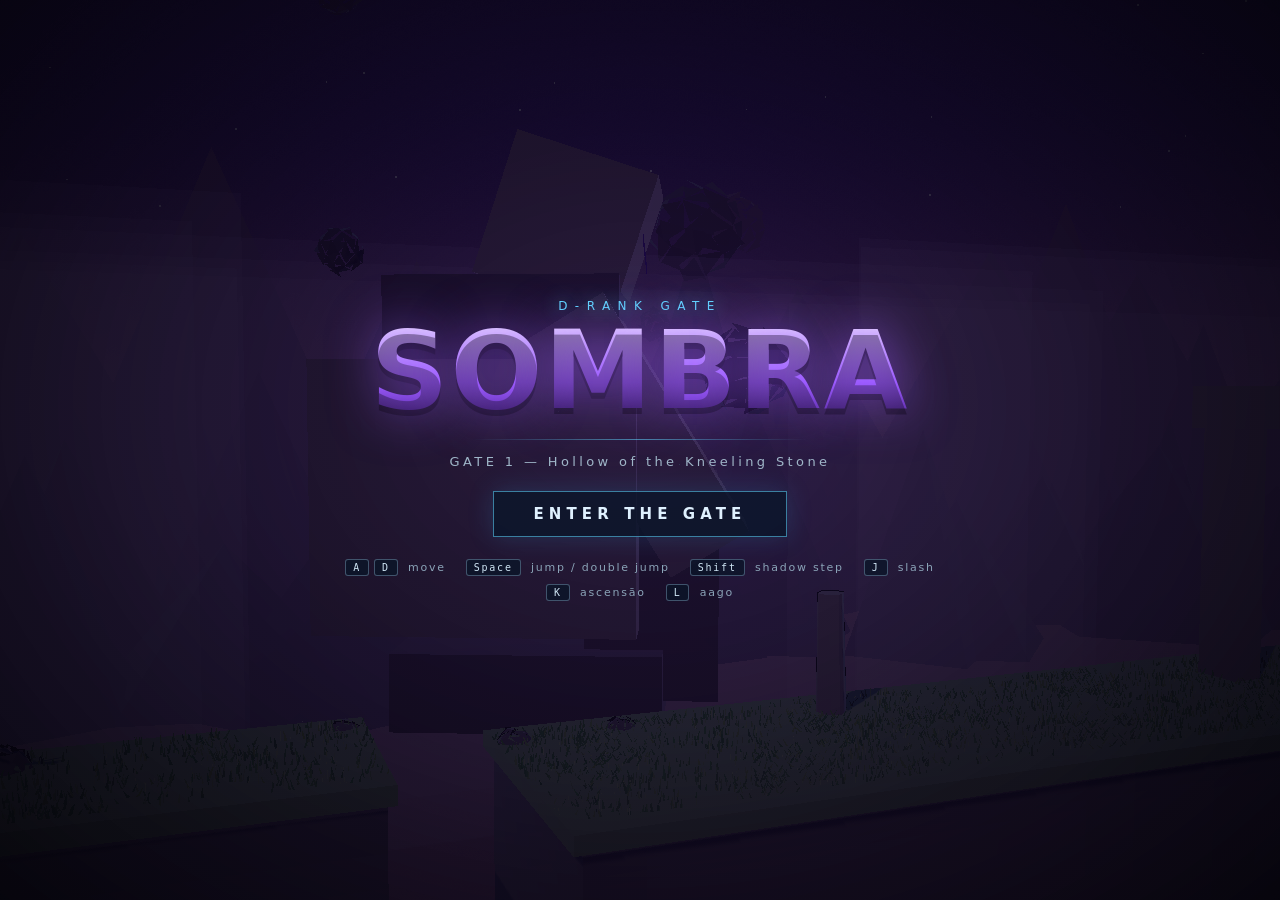
==== commit 3575108c: "A defeated boss holds the hunter on a boss-rest screen instead of carrying them straight to the arch" ====
--- a/index.html
+++ b/index.html
@@ -84,6 +84,16 @@
     <div class="controls-hint"><div><kbd>Esc</kbd> resume</div><div><kbd>R</kbd> restart gate</div></div>
   </div>
 
+  <!-- Shown the moment a Warden falls, before the arch even lights — held
+       open until the hunter picks one of the two buttons. See
+       `Game.resting`/`restResume`/`restAdvance` in src/game/game.js. -->
+  <div id="boss-rest" class="screen hidden">
+    <h2 class="win">WARDEN FELLED</h2>
+    <p id="boss-rest-name" class="tag"></p>
+    <button id="boss-rest-resume" class="cta">RESUME</button>
+    <button id="boss-rest-next" class="cta secondary">NEXT GATE</button>
+  </div>
+
   <div id="death" class="screen hidden">
     <h2 class="fail">YOU HAVE DIED</h2>
     <p class="tag">The gate does not remember you.</p>
--- a/src/ui/style.css
+++ b/src/ui/style.css
@@ -404,7 +404,8 @@
   padding: 8px 20px;
   font-size: 13px;
   letter-spacing: 0.2em;
-  white-space: nowrap;
+  max-width: 86vw;
+  text-align: center;
   box-shadow: 0 0 26px rgba(50, 160, 220, 0.3);
   animation: toastIn 0.3s cubic-bezier(0.16, 1, 0.3, 1);
 }
@@ -585,6 +586,9 @@
   place-items: center;
   color: #cfe6f5;
 }
+/* DASH's shoulder bar — a rounded rectangle rather than the round face
+   buttons below it, the way a controller's L1/R1 reads against its diamond. */
+.touch-btn.shoulder { border-radius: calc(var(--b) * 0.3); }
 .touch-btn b {
   font-weight: 700;
   letter-spacing: 0.1em;
@@ -611,61 +615,34 @@
   box-shadow: 0 0 26px rgba(157, 92, 255, 0.55), inset 0 0 22px rgba(157, 92, 255, 0.25);
 }
 
-/* One target, not three. A thumb rests on it: sliding gives the direction,
-   pressing toward the bottom edge gives PUKAR's `down` — see DECISIONS.md
-   § The steer control becomes a stick. Separate targets would need gaps
-   between them that eat input mid-slide, same as the two-button pad this
-   replaced. Round rather than a rectangle — issue #23 — because the control
-   already behaves like a joystick and its shape should say so. */
-.touch-steer {
-  /* `.touch-target` already sets `position: absolute`, which is also what
-     gives the absolutely-positioned `.knob` something to anchor against —
-     restating it here as `relative` would fight that rule instead. `w`/`h`
-     are equal in the descriptor, so this is a true circle, not an ellipse. */
-  border-radius: 50%;
-  overflow: hidden;
-}
-/* The stick's knob — see `touch.js`'s `_placeKnob` — slides toward whichever
-   edge is held, on the two independent axes `_setDir`/`_setDown` already
-   read. It carries no label: direction is legible from position alone the
-   way a real thumbstick's is, which text glyphs never were.
-
-   Width and height are set inline by `_buildSteer` from `KNOB.size` rather
-   than restated here, so the knob's own size and `_placeKnob`'s travel
-   distance share one source of truth — see `KNOB`'s doc comment for why
-   that pairing has to hold. */
-.touch-steer .knob {
-  position: absolute;
-  top: 50%;
-  left: 50%;
-  border-radius: 50%;
-  background: rgba(159, 196, 221, 0.22);
-  border: 1px solid rgba(159, 196, 221, 0.5);
-  box-shadow: 0 0 12px rgba(6, 12, 26, 0.45);
-  transform: translate(-50%, -50%);
-  transition: transform 0.08s ease-out, background 0.08s, border-color 0.08s, box-shadow 0.08s;
+/* The arrow pad's four targets are `.touch-btn`s like any other — see
+   DECISIONS.md § Backlog: playtest round 2, "touch steer becomes a four-way
+   arrow pad, not a knob". Round 3's playtest read the pad as asymmetric;
+   DECISIONS.md § Backlog: playtest round 3 traced it to the four Unicode
+   arrows (◀▶▼▲), whose glyph ink a font is free to centre differently per
+   character. `.pad-arrow` is one triangle, pointing up, rotated per
+   direction — the same shape turned four ways can't disagree with itself
+   the way four separate glyphs could.
+
+   A full circle (`.touch-btn`'s own 50%) inscribed in a square hit-box gives
+   up its corners, and the pad's four hit-boxes only touch at their corners
+   (`PAD_GAP`, `touch.js`) to keep the cross frame square — so two diagonal
+   circles read as far apart even though their hit-boxes barely are. Rounding
+   the pad's targets instead of circling them keeps the same hit-box math
+   `tools/touchcheck.js` checks for overlap, while closing most of that
+   dead corner space visually. */
+.touch-btn:has(.pad-arrow) { border-radius: calc(var(--b) * 0.08); }
+.pad-arrow {
+  width: calc(var(--b) * 0.34);
+  height: calc(var(--b) * 0.34);
+  background: currentColor;
+  clip-path: polygon(50% 0%, 100% 100%, 0% 100%);
+  filter: drop-shadow(0 1px 2px #000);
   pointer-events: none;
 }
-.touch-steer.l .knob,
-.touch-steer.r .knob {
-  background: rgba(36, 88, 142, 0.6);
-  border-color: var(--cyan);
-  box-shadow: 0 0 18px rgba(95, 216, 255, 0.5);
-}
-.touch-steer.d .knob {
-  border-color: var(--violet);
-  box-shadow: 0 0 18px rgba(157, 92, 255, 0.5);
-}
-/* Held left/down together — PUKAR's chord — reads as both at once: the cyan
-   fill of a direction under the violet ring `down` alone would draw, so the
-   glow that means "pressed toward PUKAR" isn't lost under the glow that means
-   "steering". */
-.touch-steer.l.d .knob,
-.touch-steer.r.d .knob {
-  background: rgba(36, 88, 142, 0.6);
-  border-color: var(--violet);
-  box-shadow: 0 0 18px rgba(95, 216, 255, 0.4), 0 0 18px rgba(157, 92, 255, 0.5);
-}
+.pad-arrow.dir-down { transform: rotate(180deg); }
+.pad-arrow.dir-left { transform: rotate(-90deg); }
+.pad-arrow.dir-right { transform: rotate(90deg); }
 
 /* The keyboard legend on the title screen is a list of keys the device does
    not have. The buttons are labelled; nothing replaces it. */
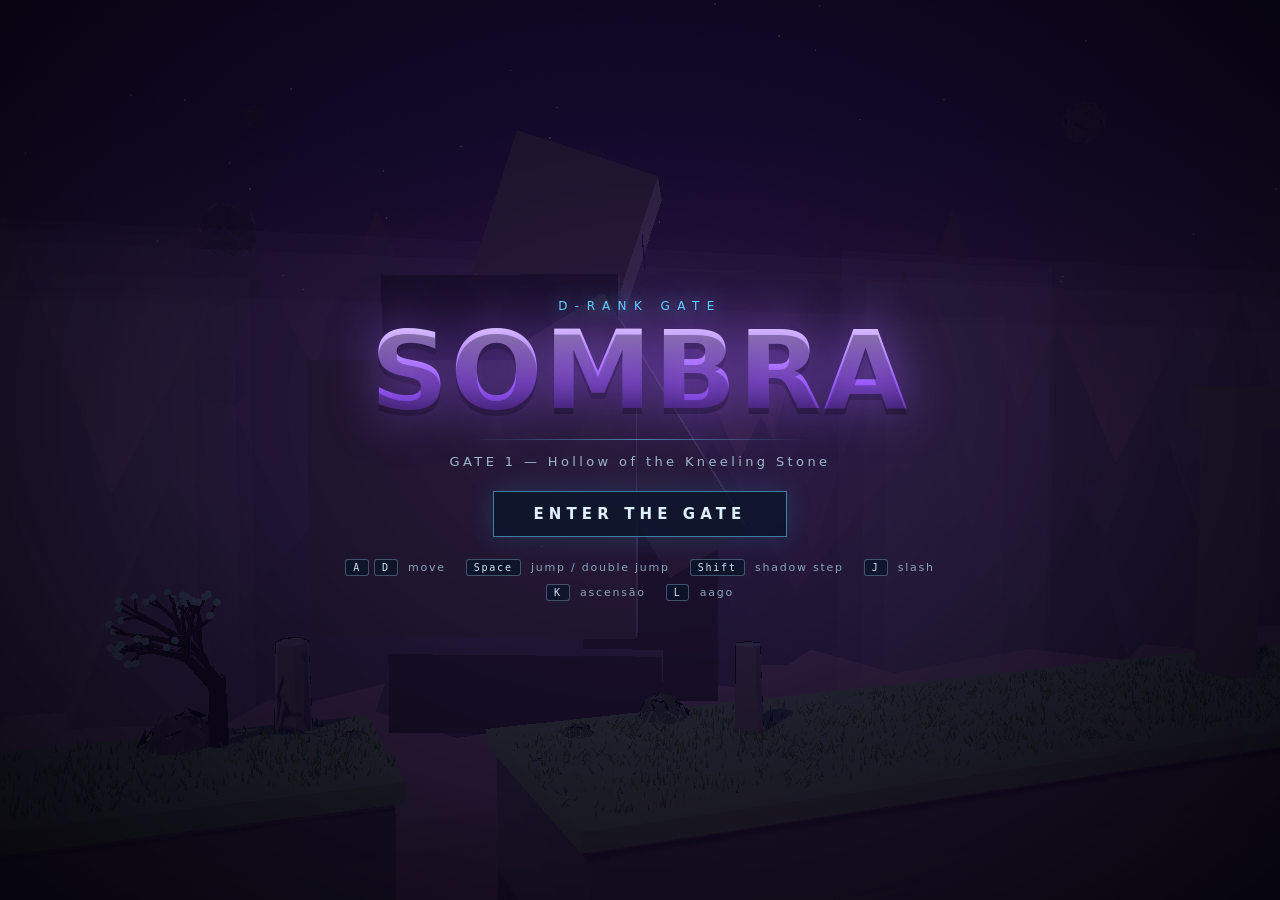
==== commit 5ad435b9: "The boss-rest prompt stops fighting the story-beat window for the screen The full-screen "WARDEN FEL" ====
--- a/index.html
+++ b/index.html
@@ -84,16 +84,6 @@
     <div class="controls-hint"><div><kbd>Esc</kbd> resume</div><div><kbd>R</kbd> restart gate</div></div>
   </div>
 
-  <!-- Shown the moment a Warden falls, before the arch even lights — held
-       open until the hunter picks one of the two buttons. See
-       `Game.resting`/`restResume`/`restAdvance` in src/game/game.js. -->
-  <div id="boss-rest" class="screen hidden">
-    <h2 class="win">WARDEN FELLED</h2>
-    <p id="boss-rest-name" class="tag"></p>
-    <button id="boss-rest-resume" class="cta">RESUME</button>
-    <button id="boss-rest-next" class="cta secondary">NEXT GATE</button>
-  </div>
-
   <div id="death" class="screen hidden">
     <h2 class="fail">YOU HAVE DIED</h2>
     <p class="tag">The gate does not remember you.</p>
--- a/src/ui/style.css
+++ b/src/ui/style.css
@@ -340,6 +340,13 @@
    * `filter` here without measuring. See `docs/DECISIONS.md`. */
 }
 .sys-window.out { animation: sysOut 0.24s ease-in forwards; }
+/* Unlike every other `.sys-window`, this one holds until clicked rather than
+ * timing itself out, so it needs the clicks `#windows` otherwise blocks —
+ * see the note on `#windows` above `pointer-events: none`. Stacks directly
+ * below whatever `_fireBeats('cleared')` opened, via DOM order in the same
+ * grid column, rather than fighting it for centre screen. */
+.boss-rest { pointer-events: auto; margin-top: 14px; }
+.boss-rest .cta { margin-top: 4px; }
 /* The System reporting that it has no record of a place, rather than the
  * game failing to render one — a stutter in the window's own opacity, not in
  * the frame around it. Only `opacity`/`transform` move, same as `sysIn` next
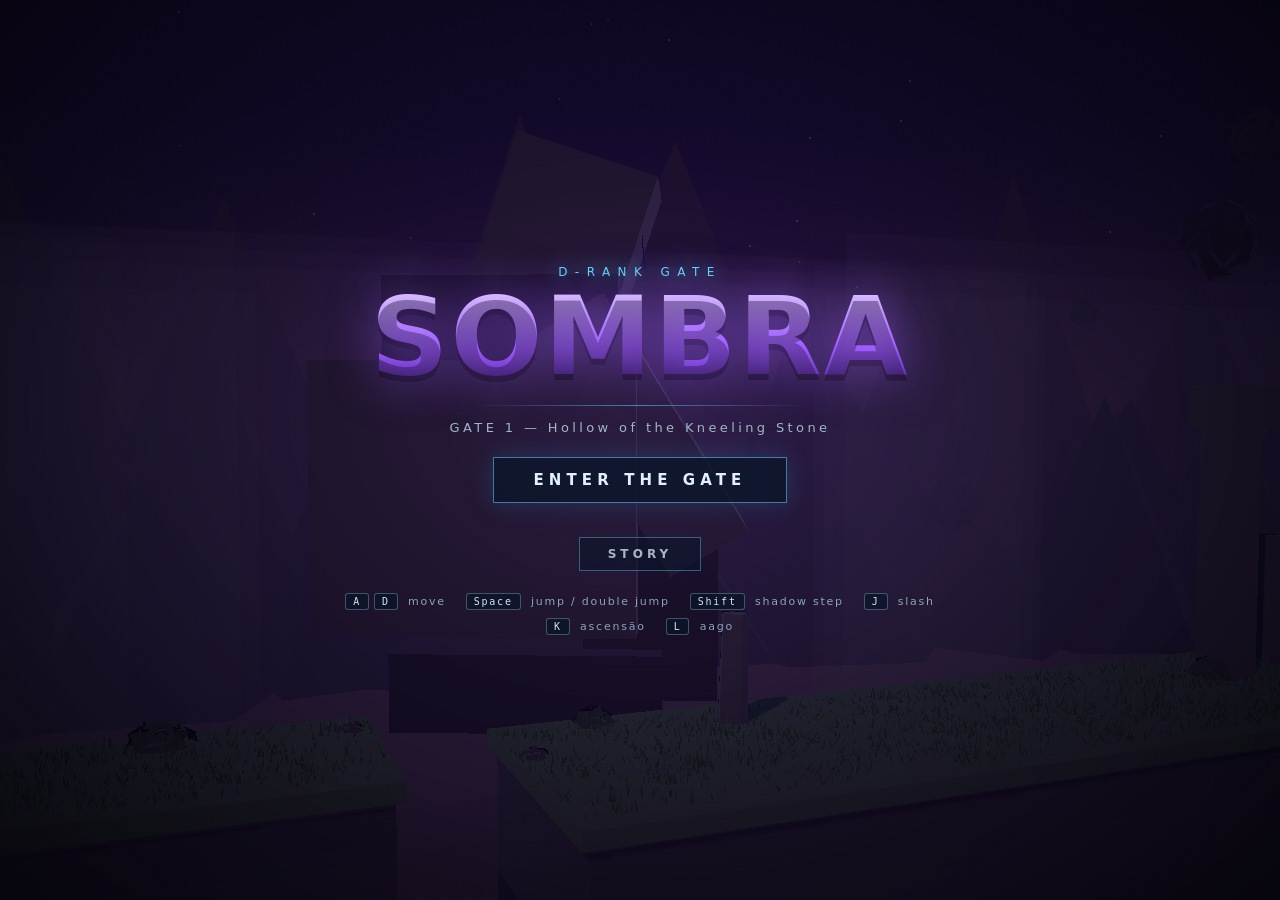
==== commit 03453cc1: "Title screen opens with a 4-screen story sequence before a fresh save's first gate Issue #34. Pages " ====
--- a/index.html
+++ b/index.html
@@ -68,6 +68,9 @@
          no way back to the beginning of the campaign short of clearing
          `localStorage` by hand. -->
     <button id="new-game" class="cta secondary hidden">NEW GAME</button>
+    <!-- Always shown, unlike `new-game` — replays the pre-game opening
+         on demand for anyone who wants to re-read it. See issue #34. -->
+    <button id="story" class="cta secondary">STORY</button>
     <div class="controls-hint">
       <div><kbd>A</kbd><kbd>D</kbd> move</div>
       <div><kbd>Space</kbd> jump / double jump</div>
--- a/src/ui/style.css
+++ b/src/ui/style.css
@@ -347,6 +347,9 @@
  * grid column, rather than fighting it for centre screen. */
 .boss-rest { pointer-events: auto; margin-top: 14px; }
 .boss-rest .cta { margin-top: 4px; }
+/* A paged story-beat window's NEXT button needs the same click-through as
+ * `.boss-rest` above — see the note on `#windows` above `pointer-events: none`. */
+.sys-window.paging { pointer-events: auto; }
 /* The System reporting that it has no record of a place, rather than the
  * game failing to render one — a stutter in the window's own opacity, not in
  * the frame around it. Only `opacity`/`transform` move, same as `sysIn` next
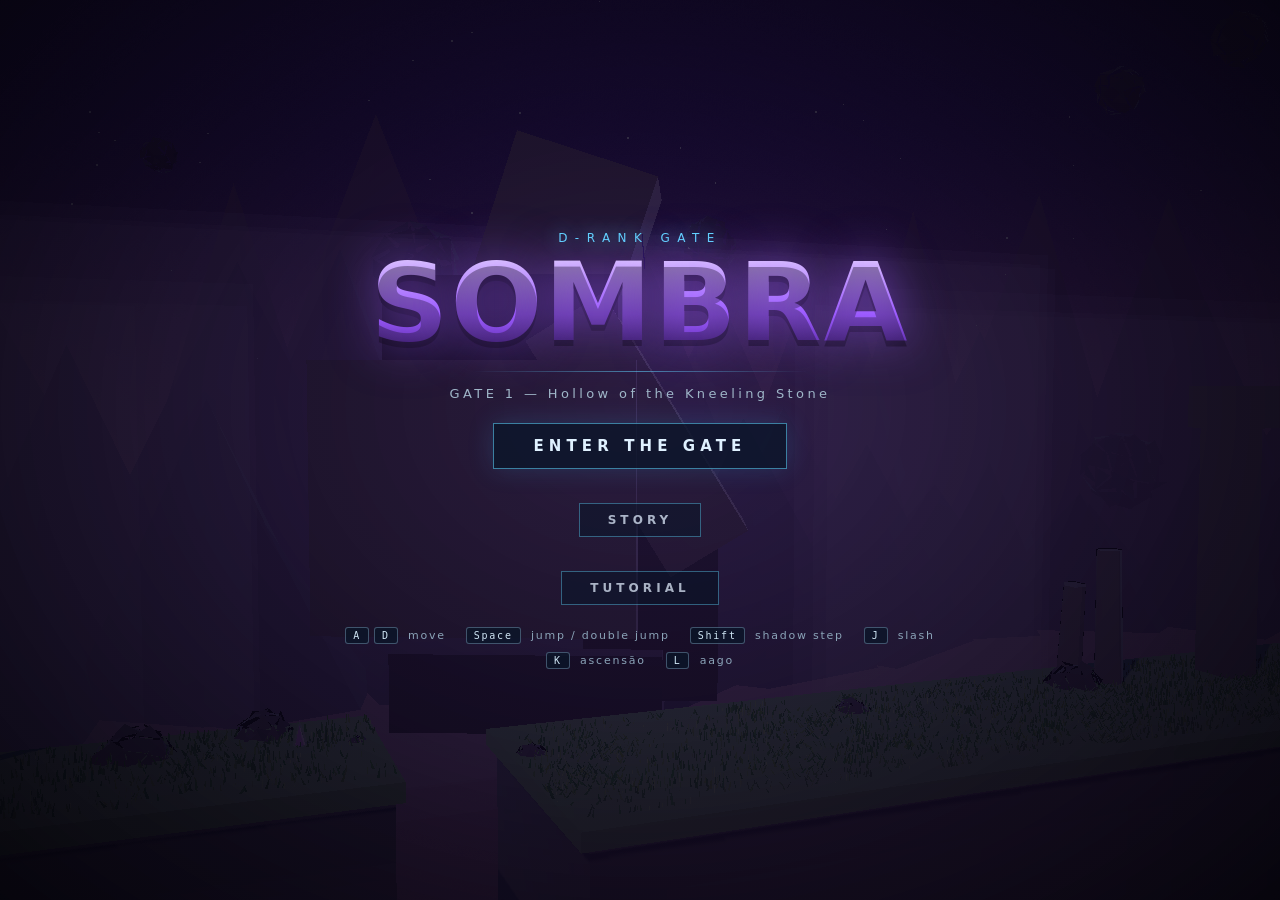
==== commit 38fa7eb0: "A training hall teaches the seven verbs and PUKAR before a fresh save's first gate Issue #35. Gated " ====
--- a/index.html
+++ b/index.html
@@ -54,6 +54,11 @@
   <div id="windows"></div>
   <div id="toasts"></div>
 
+  <!-- The training hall's own control, shown only while it is open — see
+       `main.js`'s `enterTutorial`. Available from the very first prompt, per
+       issue #35: anyone who just wants to fight can leave immediately. -->
+  <button id="tutorial-skip" class="cta secondary hidden">SKIP</button>
+
   <div id="title" class="screen">
     <div class="title-art">
       <div class="sub">D&#8209;RANK GATE</div>
@@ -71,6 +76,9 @@
     <!-- Always shown, unlike `new-game` — replays the pre-game opening
          on demand for anyone who wants to re-read it. See issue #34. -->
     <button id="story" class="cta secondary">STORY</button>
+    <!-- Always shown — re-enters the training hall on demand, any time,
+         independently of `new-game`'s campaign reset. See issue #35. -->
+    <button id="tutorial-btn" class="cta secondary">TUTORIAL</button>
     <div class="controls-hint">
       <div><kbd>A</kbd><kbd>D</kbd> move</div>
       <div><kbd>Space</kbd> jump / double jump</div>
--- a/src/ui/style.css
+++ b/src/ui/style.css
@@ -425,6 +425,19 @@
 @keyframes toastIn { from { opacity: 0; transform: translateX(-26px); } to { opacity: 1; transform: none; } }
 @keyframes toastOut { to { opacity: 0; transform: translateY(-14px); } }
 
+/* ---------- The training hall's SKIP control ---------- */
+
+/* Fixed rather than laid out with the HUD: it has to survive every prompt the
+   hall shows, including the very first one, and a HUD element positioned
+   among the vitals bars would fight `#windows` for the same corner of the
+   screen those already occupy. See `main.js`'s `enterTutorial`. */
+#tutorial-skip {
+  position: fixed;
+  top: 18px;
+  right: 18px;
+  z-index: 6;
+}
+
 /* ---------- Full screens ---------- */
 
 .screen {
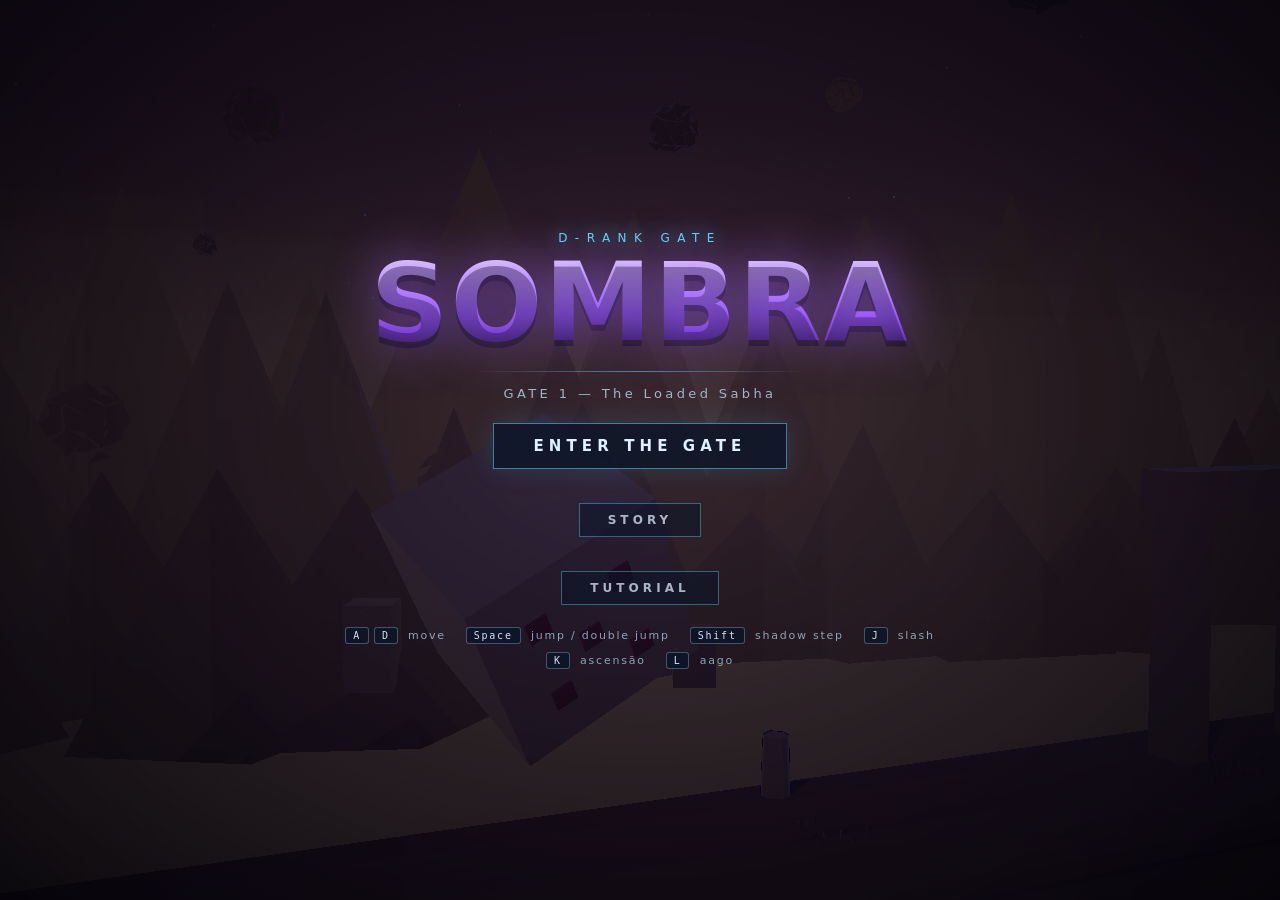
==== commit 0345609c: "The game learns it may be embedded: an ad bridge, a second wind, and an interstitial at the arch The" ====
--- a/index.html
+++ b/index.html
@@ -79,6 +79,10 @@
     <!-- Always shown — re-enters the training hall on demand, any time,
          independently of `new-game`'s campaign reset. See issue #35. -->
     <button id="tutorial-btn" class="cta secondary">TUTORIAL</button>
+    <!-- Android shell only, and only where the consent SDK requires a way
+         back to the consent form — `main.js` unhides it. Labelled from
+         `STRINGS.PRIVACY_OPTIONS`. -->
+    <button id="privacy-btn" class="cta secondary hidden"></button>
     <div class="controls-hint">
       <div><kbd>A</kbd><kbd>D</kbd> move</div>
       <div><kbd>Space</kbd> jump / double jump</div>
@@ -98,6 +102,10 @@
   <div id="death" class="screen hidden">
     <h2 class="fail">YOU HAVE DIED</h2>
     <p class="tag">The gate does not remember you.</p>
+    <!-- The rewarded-ad revive. Hidden unless `Game.secondWindOffered()` says
+         otherwise, which under the null ad bridge — the web build, Pages,
+         `?sim` — is never. Labelled from `STRINGS` by `HUD`. -->
+    <button id="second-wind" class="cta second-wind hidden"><b></b><small></small></button>
     <button id="retry" class="cta">RISE AGAIN</button>
   </div>
 
--- a/src/ui/style.css
+++ b/src/ui/style.css
@@ -373,14 +373,22 @@
   background: linear-gradient(90deg, transparent, var(--panel-edge), transparent);
   margin: 10px 0 12px;
 }
-.sys-window p { font-size: 15px; line-height: 1.5; letter-spacing: 0.04em; }
-.sys-window .big {
-  font-size: 27px;
-  font-weight: 800;
-  letter-spacing: 0.1em;
-  margin: 6px 0;
-  text-shadow: 0 0 22px var(--cyan);
-}
+/* `docs/DECISIONS.md` § "A Warden's intro and defeat are a scene, not a
+ * line" — `.big` used to render as an oversized, glowing headline against
+ * `p`'s plain paragraph, so a two-sentence beat read as a title plus a
+ * caption. `h3` above is the only element in this window still allowed a
+ * distinct treatment — it names who is speaking, once, per window. Every
+ * sentence of what they actually say, however many a beat carries, renders
+ * identically: this rule, not just this one selector. */
+.sys-window p, .sys-window .big {
+  font-size: 15px;
+  font-weight: 400;
+  line-height: 1.5;
+  letter-spacing: 0.04em;
+  margin: 0 0 6px;
+  text-shadow: none;
+}
+.sys-window p:last-child, .sys-window .big:last-child { margin-bottom: 0; }
 .sys-window ul { list-style: none; font-family: var(--mono); font-size: 13px; }
 .sys-window li { display: flex; justify-content: space-between; padding: 3px 0; }
 .sys-window li span { color: #8fb4cc; }
@@ -498,6 +506,20 @@
 }
 .tag { font-size: 13px; letter-spacing: 0.26em; color: #9fb6c8; }
 
+/* A phone held landscape is ~410 CSS px tall, and the title screen can carry
+ * five buttons there — NEW GAME once a save moves past gate 1, PRIVACY
+ * OPTIONS in the Android shell where consent law needs it. At the desktop
+ * spacing that column is ~490 px and the logo and the last button fall off
+ * both edges, so short viewports tighten the column rather than drop a
+ * button: the logo scales with the height and the gaps close up. */
+@media (max-height: 520px) {
+  #title { gap: 8px; }
+  #title .cta.secondary { margin-top: 0; padding: 7px 24px; }
+  .title-art h1 { font-size: min(clamp(46px, 9vw, 108px), 15vh); }
+  .title-art .sub { margin-bottom: 4px; }
+  .title-art .rule { margin: 10px auto 8px; }
+}
+
 h2 { font-size: clamp(34px, 6vw, 62px); font-weight: 800; letter-spacing: 0.06em; }
 h2.fail { color: var(--crimson); text-shadow: 0 0 44px rgba(255, 77, 94, 0.6); }
 h2.win { color: #7ff2c9; text-shadow: 0 0 44px rgba(127, 242, 201, 0.55); }
@@ -530,6 +552,10 @@
   box-shadow: none;
 }
 .cta.secondary:hover { opacity: 1; }
+/* The second wind on the death screen. Two lines: the verb, and what
+ * pressing it costs — the word "ad" is on the button, not behind it. */
+.cta.second-wind { display: flex; flex-direction: column; align-items: center; gap: 5px; }
+.cta.second-wind small { font-size: 10px; font-weight: 500; letter-spacing: 0.22em; opacity: 0.7; text-transform: uppercase; }
 
 .controls-hint {
   display: flex;
